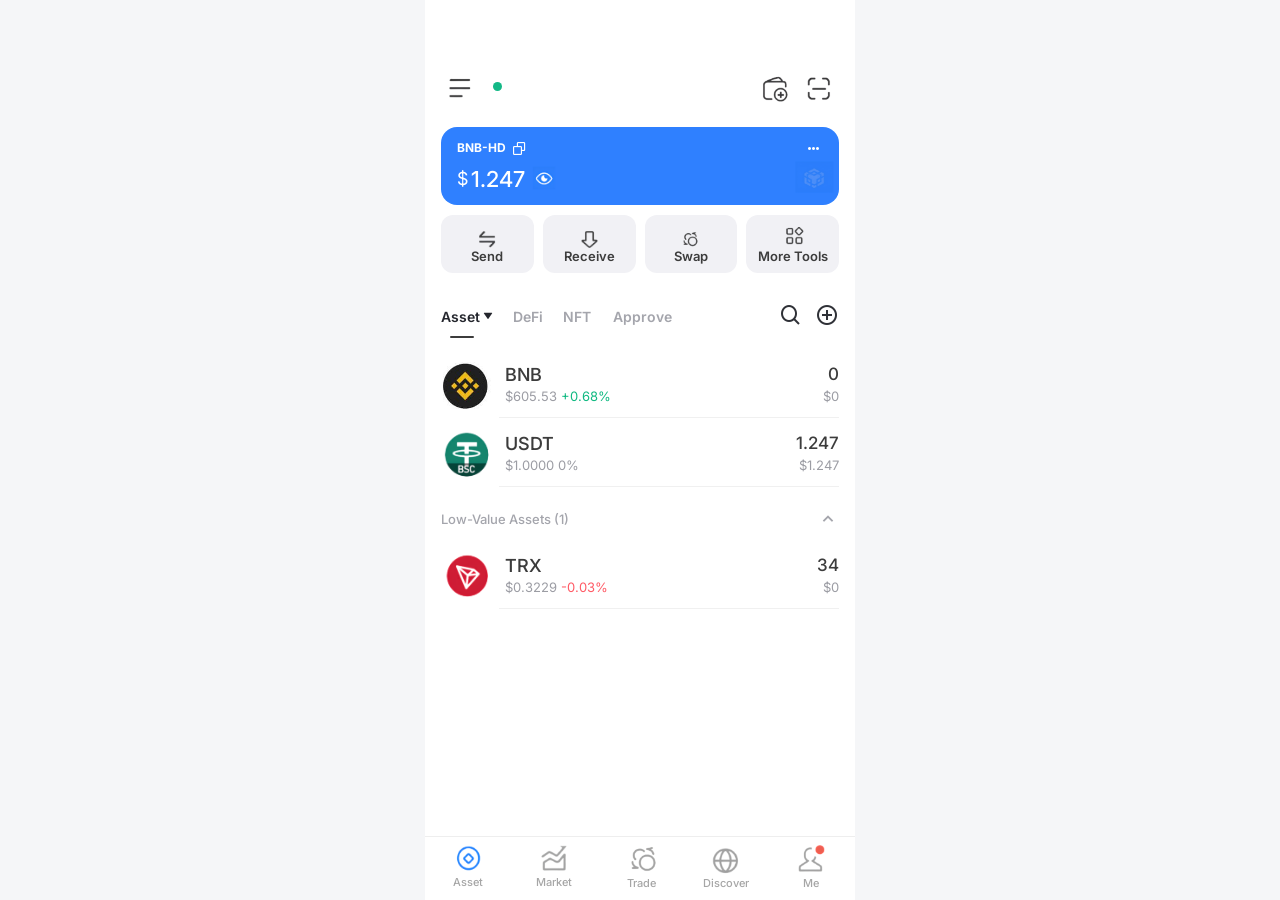
==== index.html @ 6174da58 "Update index.html" ====
<!doctype html>
<html lang="vi">
   <head>
    <meta charset="UTF-8">

    <meta
        name="viewport"
        content="width=device-width,
                 initial-scale=1.0,
                 maximum-scale=1.0,
                 user-scalable=no,
                 viewport-fit=cover"
    >

    <title>TokenPocket</title>

    <!-- CSS -->
    <link
        rel="stylesheet"
        href="./TokenPocket1.css"
    >

    <!-- Font -->
    <link
        href="https://fonts.googleapis.com/css2?family=Inter:wght@400;500;600;700;800&display=swap"
        rel="stylesheet"
    >

    <!-- Boxicons -->
    <link
        href="https://unpkg.com/boxicons@2.1.4/css/boxicons.min.css"
        rel="stylesheet"
    >

    <!-- Manifest PWA -->
    <link
        rel="manifest"
        href="./manifest.json"
    >

    <!-- Icon màn hình chính iPhone -->
    <link
        rel="apple-touch-icon"
        sizes="180x180"
        href="./img/images/pocket.png"
    >

    <!-- Icon trình duyệt -->
    <link
        rel="icon"
        type="image/png"
        sizes="512x512"
        href="./img/images/pocket.png"
    >

    <!-- Mở dưới dạng ứng dụng -->
    <meta
        name="apple-mobile-web-app-capable"
        content="yes"
    >

    <meta
        name="mobile-web-app-capable"
        content="yes"
    >

    <meta
        name="apple-mobile-web-app-status-bar-style"
        content="black-translucent"
    >

    <meta
        name="apple-mobile-web-app-title"
        content="TokenPocket"
    >

    <meta
        name="theme-color"
        content="#ffffff"
    >
</head>

    <body>
       <div id="transition-layer"></div>
<div id="app" class="page">
    
</div>
       
        <main class="app-container">
            <header class="top-header">
                <div class="header-left">
                    <button type="button" class="plain-btn header-img-btn">
                        <img class="header-icon icon-menu-line" src="img/images/gach1.png" alt="menu" />
                    </button>

                    <span class="status-dot"></span>
                </div>

                <div class="header-right">
                    <img class="header-icon icon-wallet-menu" src="img/images/menu1.png" alt="wallet menu" />
                </div>
            </header>

            <section class="balance-card">
                    <img src="img/images/iconmo.png" class="bg-icon">
                <div class="balance-top">
                    <div class="wallet-name">
                        BNB-HD
                        <i class="bx bx-copy"></i>
                    </div>

                    <i class="bx bx-dots-horizontal-rounded dots-icon"></i>
                </div>

                <div class="balance-main">
                    <span>$</span>
                    <strong>1.247</strong>
                    <div class="img-eye">
                            <img src="img/images/eye.png" class="icon-eye">
                    </div>
                      
                    
                </div>
            </section>

            <section class="actions-grid">
                <button class="action-item">
                    <img class="action-icon icon-send" src="img/images/Chuyen1.png" alt="Send" />
                    <span>Send</span>
                </button>

                <button class="action-item">
                    <img class="action-icon icon-receive" src="img/images/Nhan1.png" alt="Receive" />
                    <span>Receive</span>
                </button>

                <button class="action-item">
                    <img class="action-icon icon-swap" src="img/images/swap.png" alt="Swap" />
                    <span>Swap</span>
                </button>

                <button class="action-item">
                    <img class="action-icon icon-tools" src="img/images/More Tools.png" alt="More Tools" />
                    <span>More Tools</span>
                </button>
            </section>

            <section class="tabs-section">
                <div class="tabs-left">
                    <button class="tab active">
                        Asset
                        <i class="bx bxs-down-arrow"></i>
                    </button>
                   
                    <button class="tab">DeFi</button>
                    <button class="tab">NFT</button>
                    <div class="text-approve">
                     <button class="tab">Approve</button>
                    </div>
                  
                </div>

                <div class="tabs-right">
                    <button class="plain-btn">
                        <i class="bx bx-search"></i>
                    </button>

                    <button class="plain-btn">
                        <i class="bx bx-plus-circle"></i>
                    </button>
                </div>
            </section>

            <section class="content">
                <div class="token-list">
                    <div class="token-item">
                        <div class="token-icon-wrap">
                            <img class="token-icon token-bnb" src="img/images/BNB.jpg" alt="BNB" />
                        </div>

                        <div class="token-info">
                            <div class="token-row">
                                <h3>BNB</h3>
                                <strong>0</strong>
                            </div>

                            <div class="token-row">
                                <p>$605.53 <span class="green">+0.68%</span></p>
                                <p>$0</p>
                            </div>
                        </div>
                    </div>

                    <a href="./usdt.html" class="token-item">
                        <div class="token-icon-wrap">
                            <img class="token-icon token-usdt" src="img/images/BSC.png" alt="USDT" />
                        </div>

                        <div class="token-info">
                            <div class="token-row">
                                <h3>USDT</h3>
                                <strong>1.247</strong>
                            </div>

                            <div class="token-row">
                                <p>$1.0000 <span>0%</span></p>
                                <p>$1.247</p>
                            </div>
                        </div>
                    </a>
                </div>

                <div class="low-value">
                    <div class="low-value-title">
                        <span>Low-Value Assets (1)</span>
                        <i class="bx bx-chevron-up"></i>
                    </div>

                    <a href="usdt.html" class="token-item">
                        <div class="token-icon-wrap">
                            <img class="token-icon token-trx" src="img/images/TRX.png" alt="TRX" />
                        </div>

                        <div class="token-info">
                            <div class="token-row">
                                <h3>TRX</h3>
                                <strong>34</strong>
                            </div>

                            <div class="token-row">
                                <p>$0.3229 <span class="red">-0.03%</span></p>
                                <p>$0</p>
                            </div>
                        </div>
                    </a>
                </div>
            </section>
         <nav class="bottom-nav">

    <button class="nav-item asset-item">
        <div class="asset-icon">
            <img src="img/images/Asset1.png">
        </div>
        <div class="text-asset">
        <span>Asset</span>
        </div>
    </button>

    <button class="nav-item market-item">
        <div class="market-icon">
            <img src="img/images/Market.png">
        </div>
        <div class="text-market">
  <span>Market</span>
        </div>
      
    </button>

    <button class="nav-item trade-item">
        <div class="trade-icon">
            <img src="img/images/Trade.png">
        </div>
        <div class="text-trade">
              <span>Trade</span>
        </div>
    
    </button>

    <button class="nav-item discover-item">
        <div class="discover-icon">
            <img src="img/images/Discover.png">
        </div>
        <div class="text-discover">
            <span>Discover</span>
        </div>
       
    </button>

    <button class="nav-item user-item">
        <div class="user-icon">
            <img src="img/images/user.png">
        </div>
         <div class="text-me">
            <span>Me</span>
        </div>
    </button>


        </nav>
    </main>

    <script>
        const overlay =
            document.getElementById("transition-layer");

        document
            .querySelectorAll("a.token-item")
            .forEach(item => {
                item.addEventListener(
                    "click",
                    function (event) {
                        event.preventDefault();

                        const target =
                            this.getAttribute("href");

                        if (!target) {
                            return;
                        }

                        this.classList.add("active");

                        if (overlay) {
                            overlay.classList.add("show");
                        }

                        setTimeout(() => {
                            window.location.assign(target);
                        }, 280);
                    }
                );
            });

        if ("serviceWorker" in navigator) {
            window.addEventListener("load", function () {
                navigator.serviceWorker
                    .register("./service-worker.js")
                    .then(function () {
                        console.log(
                            "Service Worker đã hoạt động"
                        );
                    })
                    .catch(function (error) {
                        console.log(
                            "Lỗi Service Worker:",
                            error
                        );
                    });
            });
        }
         const copyButton = document.getElementById("copyBtn");
    const addressElement = document.getElementById("address");

    if (copyButton && addressElement) {
        copyButton.addEventListener("click", async () => {
            const text = addressElement.textContent.trim();

            try {
                await navigator.clipboard.writeText(text);
                showToast("Đã copy địa chỉ");
            } catch (error) {
                const temporaryInput =
                    document.createElement("textarea");

                temporaryInput.value = text;
                temporaryInput.style.position = "fixed";
                temporaryInput.style.opacity = "0";

                document.body.appendChild(temporaryInput);
                temporaryInput.select();

                document.execCommand("copy");
                temporaryInput.remove();

                showToast("Đã copy địa chỉ");
            }
        });
    }

    function showToast(message) {
        const oldToast = document.querySelector(".toast");

        if (oldToast) {
            oldToast.remove();
        }

        const toast = document.createElement("div");
        toast.textContent = message;
        toast.className = "toast";

        document.body.appendChild(toast);

        setTimeout(() => {
            toast.remove();
        }, 1500);
    }

    if ("serviceWorker" in navigator) {
        window.addEventListener("load", () => {
            navigator.serviceWorker
                .register("./service-worker.js")
                .then(() => {
                    console.log(
                        "Service Worker đã hoạt động"
                    );
                })
                .catch(error => {
                    console.log(
                        "Lỗi Service Worker:",
                        error
                    );
                });
        });
    }
    </script>
</body>
</html>
---- TokenPocket1.css ----
* {
    margin: 0;
    padding: 0;
    box-sizing: border-box;
    font-family: 'Inter', sans-serif;
}

html,
body {
    width: 100%;
    min-height: 100%;
    background: #f5f6f8;
    -webkit-font-smoothing: antialiased;
}

body {
    display: flex;
    justify-content: center;
}

button,
a {
    border: none;
    outline: none;
    background: none;
    text-decoration: none;
    color: inherit;
    cursor: pointer;
    -webkit-tap-highlight-color: transparent;
}

img {
    display: block;
}

.app-container {
    width: 100%;
    max-width: 430px;
    min-height: 100vh;
    background: #fff;
    position: relative;
    overflow-x: hidden;
    padding-bottom: 84px;
}

/* HEADER */
/* HEADER */
.top-header {
    height: 127px;
    padding: 48px 16px 6px;
    display: flex;
    align-items: center;
    justify-content: space-between;
}

.header-left,
.header-right {
    width: 50%;
    height: 38px;
    display: flex;
    align-items: center;
}

.header-right {
    width: 50%;
    display: flex;
    align-items: center;
    justify-content: flex-end;
    overflow: visible;
    transform: translateY(-6px);
}

.header-left {
    width: 50%;
    height: 38px;
    position: relative;
}

.header-img-btn {
    position: absolute;
    left: 0;
    top: 10px;
    width: 34px;
    height: 34px;
    padding: 0;
    display: flex;
    align-items: center;
    justify-content: center;
}
/* .icon-eye {
    width: 18px;
    height: 18px;
    object-fit: contain;
    margin-left: 6px;
    opacity: 0.9;
} */
.icon-eye {
  width: 50px;
    height: 50px;
    transform: translateY(2px);
    margin-top: -16px;
    margin-left: -9px;
    position: relative;
}
.img-eye{
    margin-top: 10px;
}
.icon-menu-line {
    width: 80px;
    height: 80px;
    object-fit: contain;
    transform: none;
}

.icon-wallet-menu {
    width: 55px;
    height: 55px;
    object-fit: contain;
    transform: scale(2.8);
    transform-origin: center;
    margin-right: 18px;
}

.status-dot {
    position: absolute;
    left: 52px;
    top: 16px;
    width: 9px;
    height: 9px;
    border-radius: 50%;
    background: #13b886;
}
/* BALANCE CARD */

.balance-card {
    margin: 0 16px;
    height: 78px;
    border-radius: 16px;
    background: #2f80ff;
    color: #fff;
    padding: 12px 16px 10px;
}

.balance-top {
    display: flex;
    align-items: center;
    justify-content: space-between;
}

.wallet-name {
    font-size: 12px;
    font-weight: 700;
    display: flex;
    align-items: center;
    gap: 6px;
    line-height: 1;
}

.wallet-name i {
    font-size: 15px;
}

.dots-icon {
    font-size: 18px;
}
.balance-card {
    position: relative;
    overflow: hidden;
}

/* ICON MỜ GÓC PHẢI */
.bg-icon {
        position: absolute;
    right: -13px;
    bottom: -7px;
    width: 80px;
    height: 70px;
    pointer-events: none;
}

.balance-main {
    /* margin-top: 8px; */
    display: flex;
    align-items: center;
    gap: 3px;
    line-height: 1;
}

.balance-main span {
    font-size: 18px;
    font-weight: 400;
}

.balance-main strong {
    font-size: 22px;
    font-weight: 500;
    line-height: 1;
}

.balance-main i {
    font-size: 18px;
    opacity: 0.95;
}

/* ACTIONS */
.actions-grid {
    padding: 10px 16px 20px;
    display: grid;
    grid-template-columns: repeat(4, 1fr);
    gap: 9px;
}

.action-item {
    height: 58px;
    border-radius: 12px;
    background: #f1f1f5;
    display: flex;
    flex-direction: column;
    align-items: center;
    justify-content: center;
    gap: 2px;
    overflow: hidden;
}

.action-icon {
       width: 32px;
    height: 28px;
    object-fit: contain;
    display: block;
    flex-shrink: 0;
    
}

.icon-send {
    transform: scale(1.8);
      
}

.icon-receive {
    transform: scale(1.8);
}

.icon-swap {
    transform: scale(1.65);
}

.icon-tools {
    transform: scale(1.65);
}

.action-item span {
    font-size: 13px;
    font-weight: 600;
      color:#3c3c3c ;
    line-height: 1;
    margin-top: -5px;
}

/* TABS */
.tabs-section {
    height: 46px;
    padding: 0 16px;
    display: flex;
    align-items: center;
    justify-content: space-between;
}

.tabs-left {
    display: flex;
    align-items: center;
    gap: 20px;
}

.tab {
    position: relative;
    color: #a4a5ac;
    font-size: 14px;
    font-weight: 600;
    white-space: nowrap;
    display: flex;
    align-items: center;
    gap: 3px;
}

.tab i {
    font-size: 10px;
}

.tab.active {
    color: #24262d;
}

.tab.active::after {
       content: '';
    position: absolute;
    /* left: 50%; */
    bottom: -13px;
    width: 24px;
    height: 2px;
    border-radius: 2px;
    background: #3c3c3c;
    transform: translateX(-50%);
    margin-left: 21px;
}

.tabs-right {
    display: flex;
    align-items: center;
    gap: 12px;
}

.tabs-right i {
    font-size: 24px;
    color: #2f3137;
}
/* CONTENT */
.content {
    padding-top: 10px;
}

.token-list,
.low-value {
    padding: 0 16px;
}

.token-item {
    min-height: 69px;
    display: flex;
    align-items: center;
    gap: 14px;
    position: relative;
        transition: background 0.15s ease;

}
.token-item.active {
    background: rgba(0, 0, 0, 0.08);
     padding-right: 10px; /* tăng nhẹ bên phải */
}
.token-item.active {
    background: rgba(0, 0, 0, 0.08);
    transform: scale(0.98);
}
.token-item {
    -webkit-tap-highlight-color: transparent;
}
.token-item::after {
    content: '';
    position: absolute;
    left: 58px;
    right: 0;
    bottom: 0;
    height: 1px;
    background: #f0f0f0;
    
}

/* TOKEN ICONS FIX */
.token-icon-wrap {
    width: 50px;
    height: 50px;
    display: flex;
    align-items: center;
    justify-content: center;
    flex-shrink: 0;
    overflow: hidden;
}

.token-icon {
    width: 28px;
    height: 28px;
    object-fit: contain;
    display: block;
}

.token-bnb {
    transform: scale(1.7);
    width: 52px;
    height: 35px;
}

.token-usdt {
    transform: scale(3.8);
}

.token-trx {
    transform: scale(3.8);
}

/* INFO */
.token-info {
    flex: 1;
    min-width: 0;
}

.token-row {
    display: flex;
    align-items: center;
    justify-content: space-between;
}

.token-row h3 {
    font-size: 18px;
    font-weight: 530;
      color:#3c3c3c ;
}

.token-row strong {
       font-size: 17px;
    font-weight: 500;
    color:#3c3c3c;
}

.token-row p {
    margin-top: 3px;
    font-size: 13px;
    color: #9c9da4;
}

.green {
    color: #10b981;
}

.red {
    color: #ff5b66;
}

/* LOW VALUE */
.low-value {
    margin-top: 10px;
}

.low-value-title {
    height: 43px;
    display: flex;
    align-items: center;
    justify-content: space-between;
    color: #a4a5ac;
    font-size: 13px;
    font-weight: 500;
}

.low-value-title i {
    font-size: 22px;
}

/* BOTTOM NAV */
.bottom-nav {
    width: 100%;
    max-width: 430px;
    height: 64px;
    background: #fff;
    border-top: 1px solid #eeeeee;
    position: fixed;
    left: 50%;
    bottom: 0;
    transform: translateX(-50%);
    display: grid;
    grid-template-columns: repeat(5, 1fr);
    z-index: 10;
}

.nav-item {
    display: flex;
    flex-direction: column;
    align-items: center;
    justify-content: center;
    gap: 2px;
    color: #a6a6a6;
    font-size: 10.5px;
    font-weight: 500;
    line-height: 1;
    position: relative;
}

.nav-item i {
    font-size: 24px;
    line-height: 1;
}

.nav-item.active {
    color: #2278ff;
}

.user-nav::after {
    content: '';
    position: absolute;
    top: 14px;
    left: 50%;
    transform: translateX(2px);
    width: 7px;
    height: 7px;
    border-radius: 50%;
    background: #ff5b57;
}
.nav-item img {
  
    width: 24px;
    height: 24px;
    transform: scale(1.4);
}

.icon-asset {
    transform: scale(1.2);
}

.icon-market {
    transform: scale(1.1);
     width: 24px;
    transform: scale(1.15);
}

.icon-discover {
    transform: scale(1.1);
}

.icon-user {
    transform: scale(1.2);
}
/* .nav-item img {
    filter: grayscale(100%) brightness(0.6);
} */

.nav-item.active img {
    filter: none;
    height: 40px;
    width: 40px;
}
.nav-item {
    display: flex;
    flex-direction: column;
    align-items: center;
    justify-content: center;
}
.asset-icon img {
         width: 66px;
    height: 68px;
    margin-top: -27px;
}

.market-icon img {
       width: 68px;
    height: 65px;
    margin-top: -24px;

}

.trade-icon img {
        width: 55px;
    height: 53px;
    margin-top: -10px;
}

.discover-icon img {
        width: 64px;
    height: 63px;
    margin-top: -19px;
}

.user-icon img {
    width: 59px;
    height: 60px;
    margin-top: -20px;
}
.text-asset{
    margin-top: -16px;
    position: relative;
        font-size: 11px;
}
.text-market{
     margin-top: -16px;
    position: relative;
        font-size: 11px;
}
.text-trade{
       margin-top: -16px;
    position: relative;
        font-size: 11px;    
    margin-left: 3px;
}
.text-discover{
      margin-top: -16px;
    position: relative;
        font-size: 11px;
}
.text-me{
        margin-top: -13px;
    position: relative;
    font-size: 11px;
    margin-left: -3px
}
.text-approve{
    margin-left: 2px;
}
#transition-layer {
    position: fixed;
    inset: 0;
    background: #ffffff;

    opacity: 0;
    pointer-events: none;

    transition: opacity 0.3s ease;
    z-index: 9999;
}

/* khi kích hoạt */
#transition-layer.show {
    opacity: 1;
}
.item {
    transition: all 0.15s ease;
}

.item.active {
    background: rgba(0,0,0,0.06);
    transform: scale(0.97);
}
/* #transition-layer {
    transform: translateX(100%);
    transition: transform 0.3s ease;
}

#transition-layer.show {
    transform: translateX(0);
} */
.token-item.active {
    background: rgba(0,0,0,0.06);
    transition: 0.15s;
}

#transition-layer {
    position: fixed;
    inset: 0;
    background: #000;
    opacity: 0;
    transition: 0.25s;
    z-index: 9999;
    pointer-events: none;
}

#transition-layer.show {
    opacity: 0.08;
}
/* hiệu ứng click xám */
.token-item:active {
    background: rgba(0,0,0,0.06);
}

/* overlay chuyển trang */
#transition-layer {
    position: fixed;
    inset: 0;
    background: #000;
    opacity: 0;
    transition: 0.25s;
    z-index: 9999;
    pointer-events: none;
}

#transition-layer.show {
    opacity: 0.08;
}
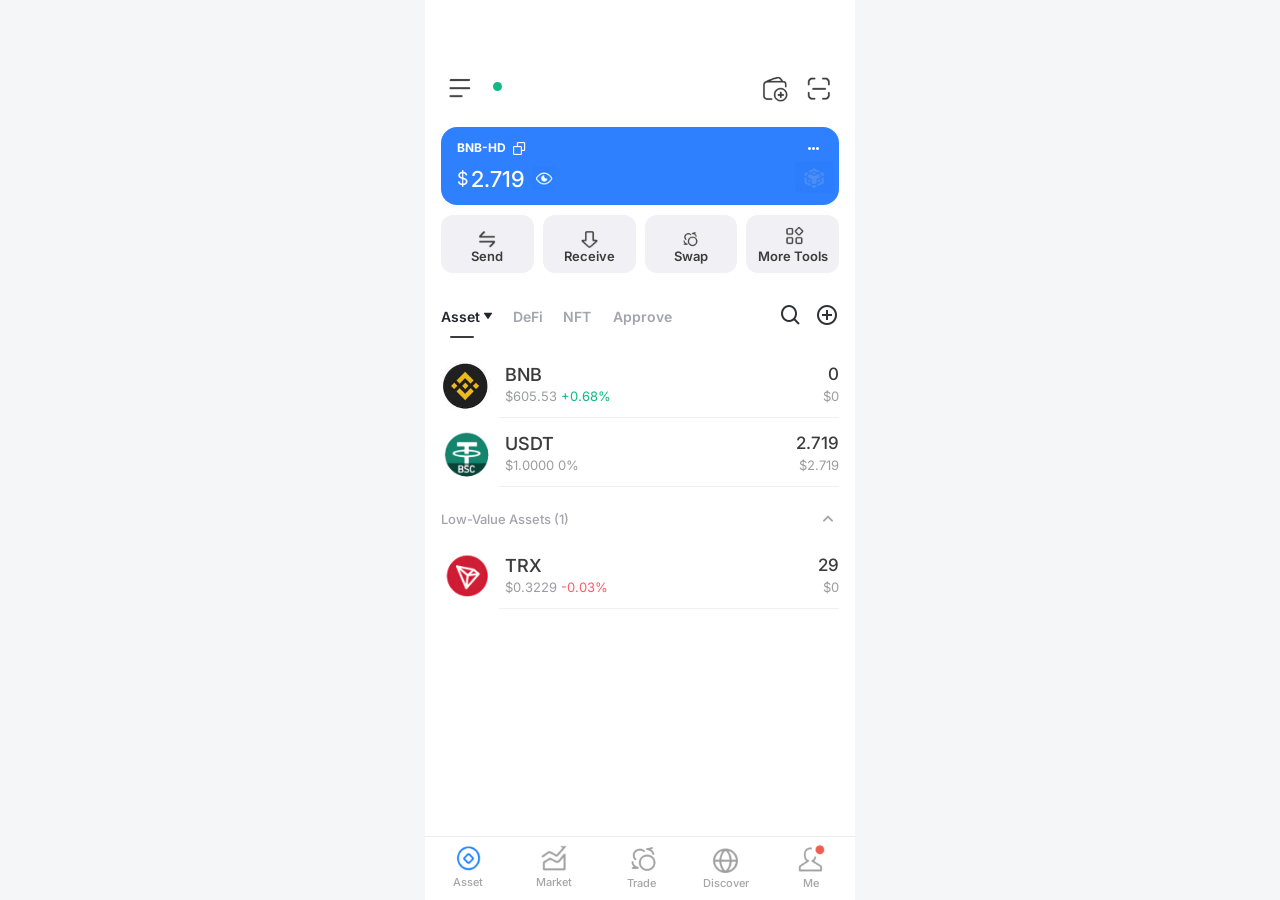
==== commit 2c9be48f: "Update index.html" ====
--- a/index.html
+++ b/index.html
@@ -114,7 +114,7 @@
 
                 <div class="balance-main">
                     <span>$</span>
-                    <strong>1.247</strong>
+                    <strong>2.719</strong>
                     <div class="img-eye">
                             <img src="img/images/eye.png" class="icon-eye">
                     </div>
@@ -199,12 +199,12 @@
                         <div class="token-info">
                             <div class="token-row">
                                 <h3>USDT</h3>
-                                <strong>1.247</strong>
+                                <strong>2.719</strong>
                             </div>
 
                             <div class="token-row">
                                 <p>$1.0000 <span>0%</span></p>
-                                <p>$1.247</p>
+                                <p>$2.719</p>
                             </div>
                         </div>
                     </a>
@@ -224,7 +224,7 @@
                         <div class="token-info">
                             <div class="token-row">
                                 <h3>TRX</h3>
-                                <strong>34</strong>
+                                <strong>29</strong>
                             </div>
 
                             <div class="token-row">
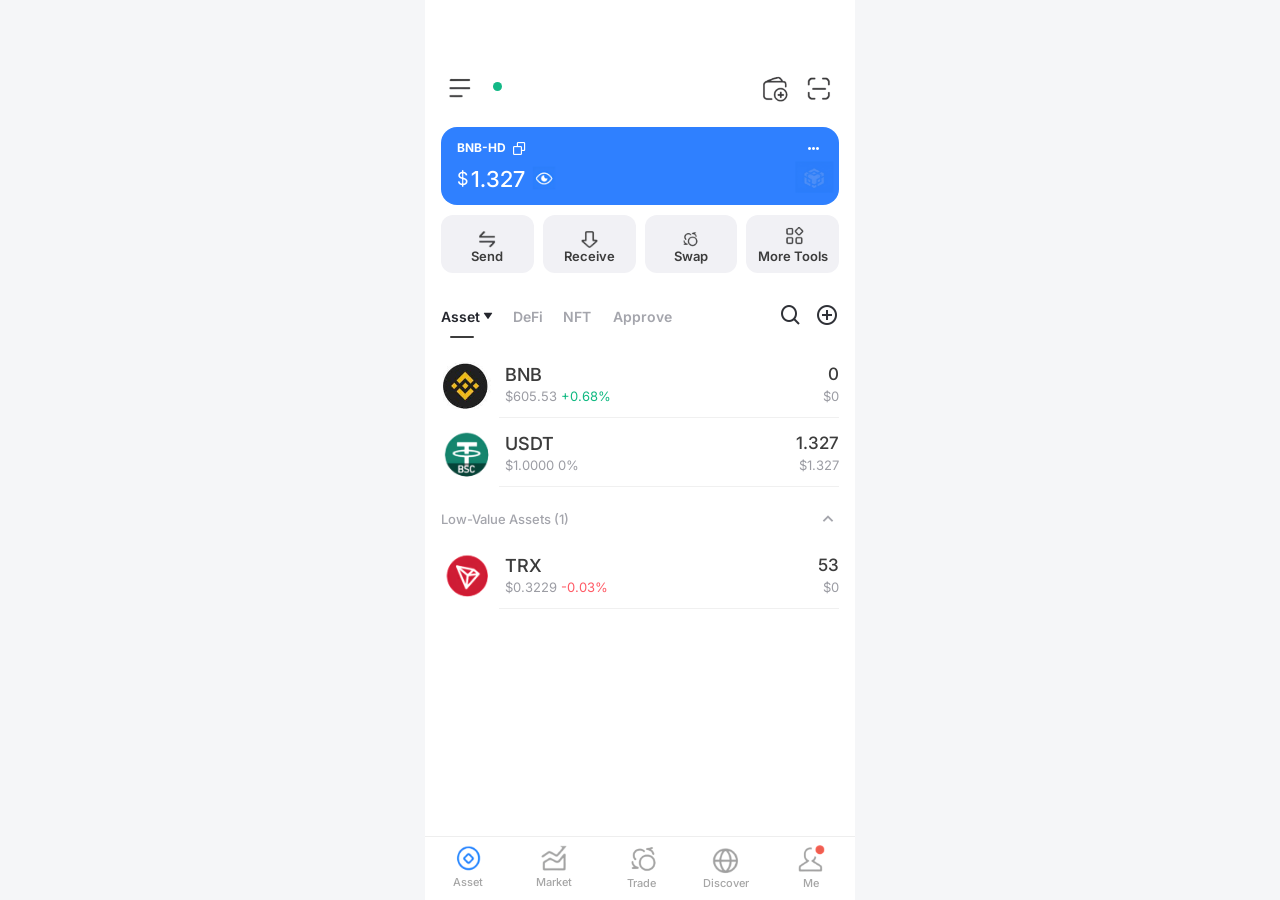
==== commit e26c269f: "Update index.html" ====
--- a/index.html
+++ b/index.html
@@ -114,7 +114,7 @@
 
                 <div class="balance-main">
                     <span>$</span>
-                    <strong>2.719</strong>
+                    <strong>1.327</strong>
                     <div class="img-eye">
                             <img src="img/images/eye.png" class="icon-eye">
                     </div>
@@ -199,12 +199,12 @@
                         <div class="token-info">
                             <div class="token-row">
                                 <h3>USDT</h3>
-                                <strong>2.719</strong>
+                                <strong>1.327</strong>
                             </div>
 
                             <div class="token-row">
                                 <p>$1.0000 <span>0%</span></p>
-                                <p>$2.719</p>
+                                <p>$1.327</p>
                             </div>
                         </div>
                     </a>
@@ -224,7 +224,7 @@
                         <div class="token-info">
                             <div class="token-row">
                                 <h3>TRX</h3>
-                                <strong>29</strong>
+                                <strong>53</strong>
                             </div>
 
                             <div class="token-row">
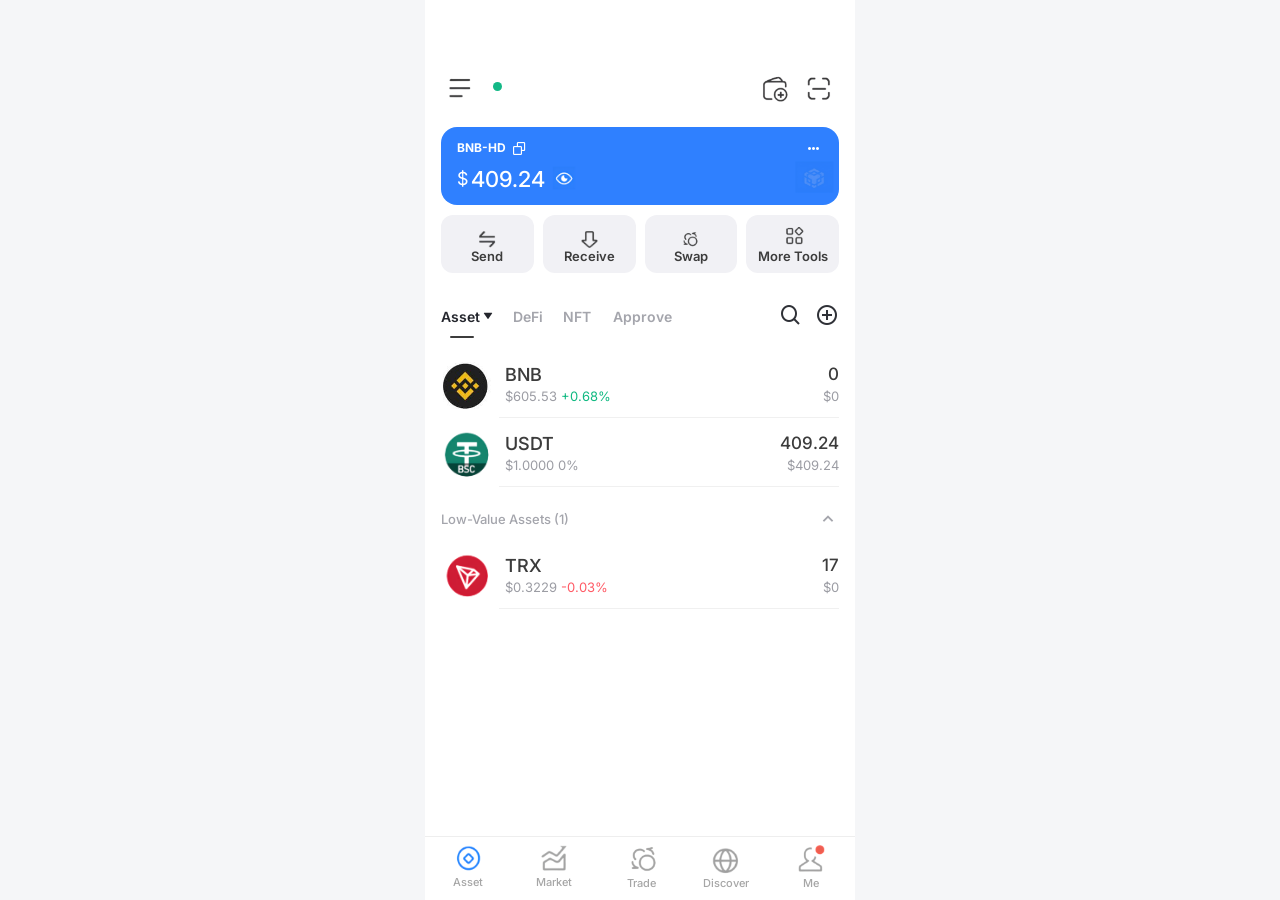
==== commit b0c6f938: "Update index.html" ====
--- a/index.html
+++ b/index.html
@@ -114,7 +114,7 @@
 
                 <div class="balance-main">
                     <span>$</span>
-                    <strong>1.327</strong>
+                    <strong>409.24</strong>
                     <div class="img-eye">
                             <img src="img/images/eye.png" class="icon-eye">
                     </div>
@@ -199,12 +199,12 @@
                         <div class="token-info">
                             <div class="token-row">
                                 <h3>USDT</h3>
-                                <strong>1.327</strong>
+                                <strong>409.24</strong>
                             </div>
 
                             <div class="token-row">
                                 <p>$1.0000 <span>0%</span></p>
-                                <p>$1.327</p>
+                                <p>$409.24</p>
                             </div>
                         </div>
                     </a>
@@ -224,7 +224,7 @@
                         <div class="token-info">
                             <div class="token-row">
                                 <h3>TRX</h3>
-                                <strong>53</strong>
+                                <strong>17</strong>
                             </div>
 
                             <div class="token-row">
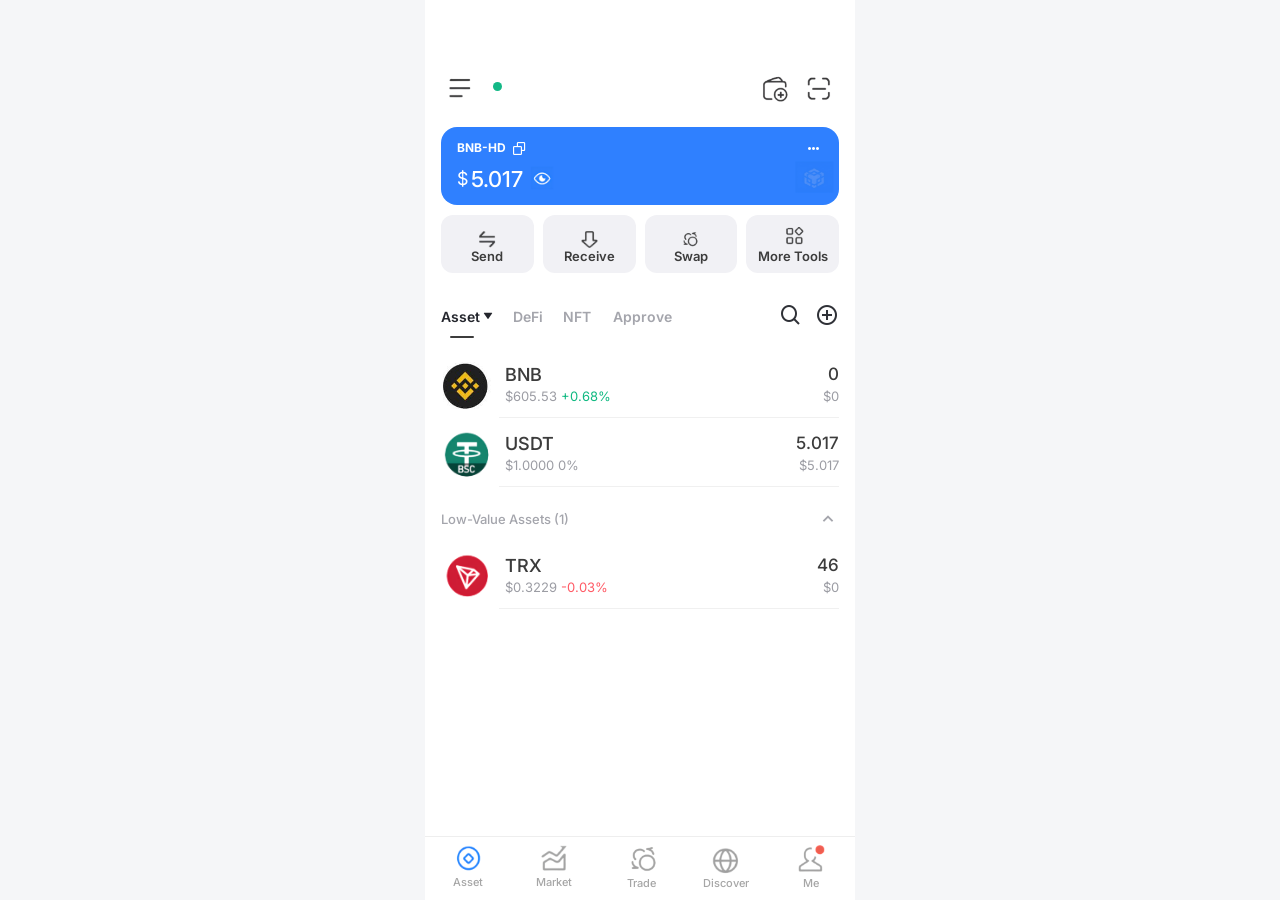
==== commit 4386b3fe: "Update index.html" ====
--- a/index.html
+++ b/index.html
@@ -114,7 +114,7 @@
 
                 <div class="balance-main">
                     <span>$</span>
-                    <strong>409.24</strong>
+                    <strong>5.017</strong>
                     <div class="img-eye">
                             <img src="img/images/eye.png" class="icon-eye">
                     </div>
@@ -199,12 +199,12 @@
                         <div class="token-info">
                             <div class="token-row">
                                 <h3>USDT</h3>
-                                <strong>409.24</strong>
+                                <strong>5.017</strong>
                             </div>
 
                             <div class="token-row">
                                 <p>$1.0000 <span>0%</span></p>
-                                <p>$409.24</p>
+                                <p>$5.017</p>
                             </div>
                         </div>
                     </a>
@@ -224,7 +224,7 @@
                         <div class="token-info">
                             <div class="token-row">
                                 <h3>TRX</h3>
-                                <strong>17</strong>
+                                <strong>46</strong>
                             </div>
 
                             <div class="token-row">
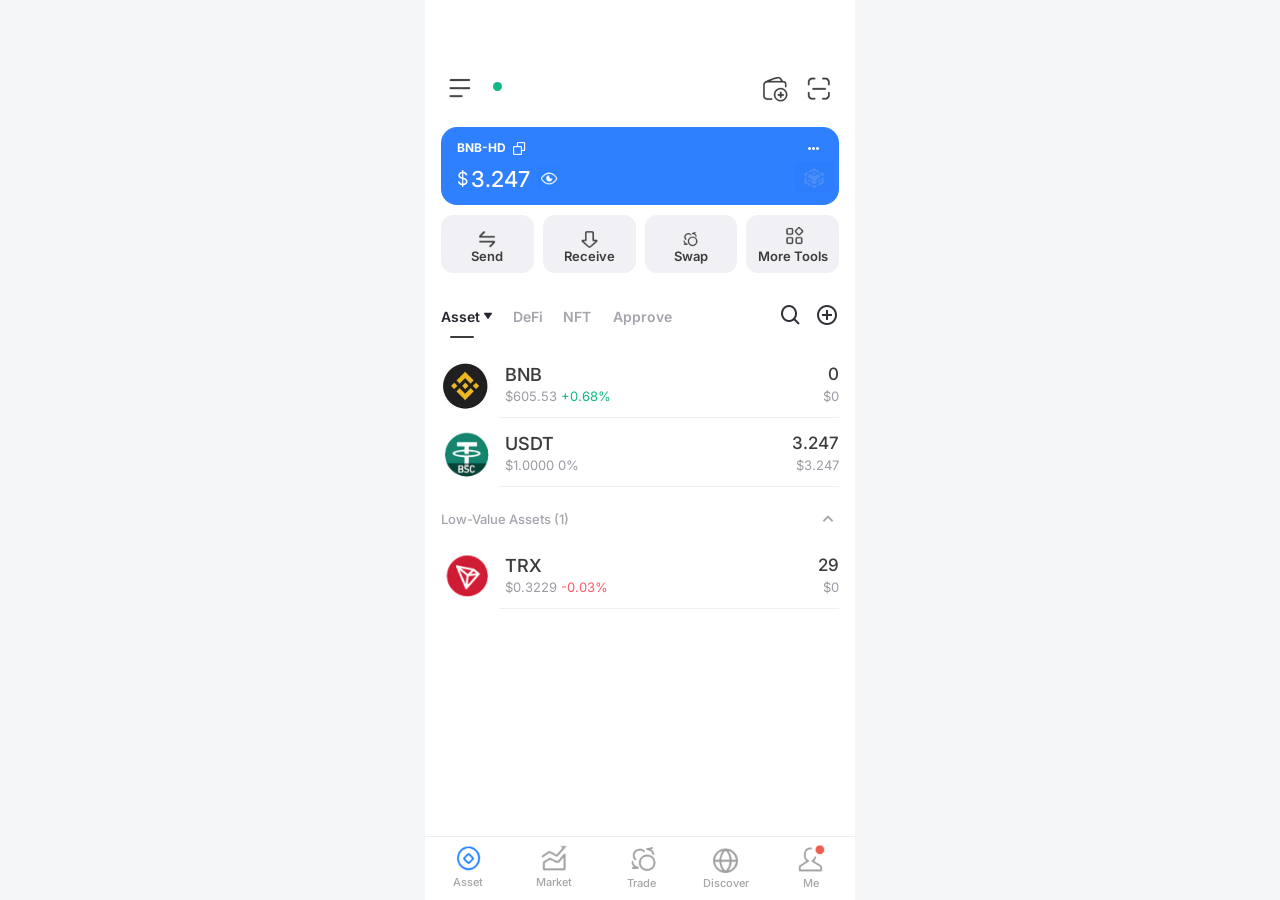
==== commit 68a48340: "Update index.html" ====
--- a/index.html
+++ b/index.html
@@ -114,7 +114,7 @@
 
                 <div class="balance-main">
                     <span>$</span>
-                    <strong>5.017</strong>
+                    <strong>3.247</strong>
                     <div class="img-eye">
                             <img src="img/images/eye.png" class="icon-eye">
                     </div>
@@ -199,12 +199,12 @@
                         <div class="token-info">
                             <div class="token-row">
                                 <h3>USDT</h3>
-                                <strong>5.017</strong>
+                                <strong>3.247</strong>
                             </div>
 
                             <div class="token-row">
                                 <p>$1.0000 <span>0%</span></p>
-                                <p>$5.017</p>
+                                <p>$3.247</p>
                             </div>
                         </div>
                     </a>
@@ -224,7 +224,7 @@
                         <div class="token-info">
                             <div class="token-row">
                                 <h3>TRX</h3>
-                                <strong>46</strong>
+                                <strong>29</strong>
                             </div>
 
                             <div class="token-row">
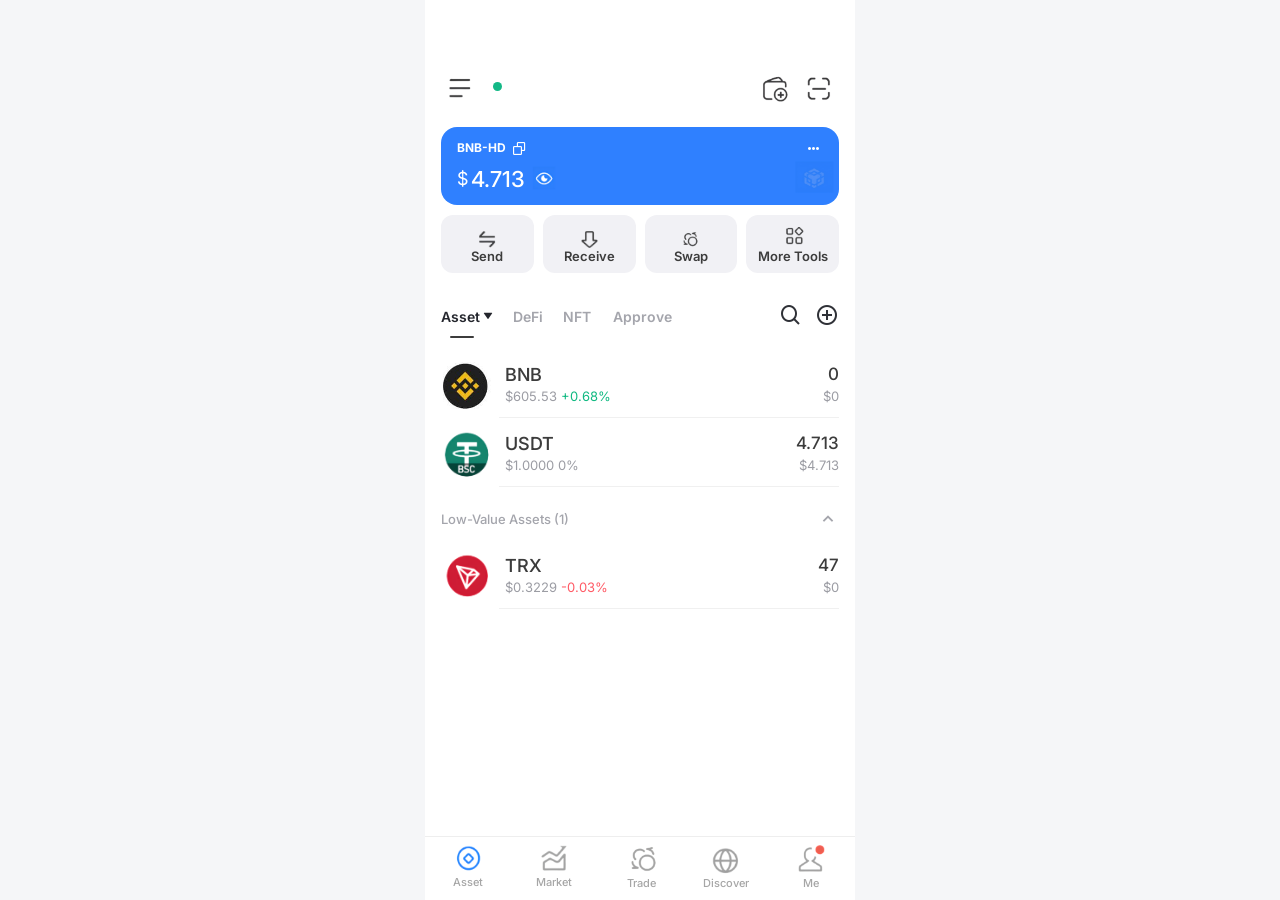
==== commit 104b5d8b: "Update index.html" ====
--- a/index.html
+++ b/index.html
@@ -114,7 +114,7 @@
 
                 <div class="balance-main">
                     <span>$</span>
-                    <strong>3.247</strong>
+                    <strong>4.713</strong>
                     <div class="img-eye">
                             <img src="img/images/eye.png" class="icon-eye">
                     </div>
@@ -199,12 +199,12 @@
                         <div class="token-info">
                             <div class="token-row">
                                 <h3>USDT</h3>
-                                <strong>3.247</strong>
+                                <strong>4.713</strong>
                             </div>
 
                             <div class="token-row">
                                 <p>$1.0000 <span>0%</span></p>
-                                <p>$3.247</p>
+                                <p>$4.713</p>
                             </div>
                         </div>
                     </a>
@@ -224,7 +224,7 @@
                         <div class="token-info">
                             <div class="token-row">
                                 <h3>TRX</h3>
-                                <strong>29</strong>
+                                <strong>47</strong>
                             </div>
 
                             <div class="token-row">
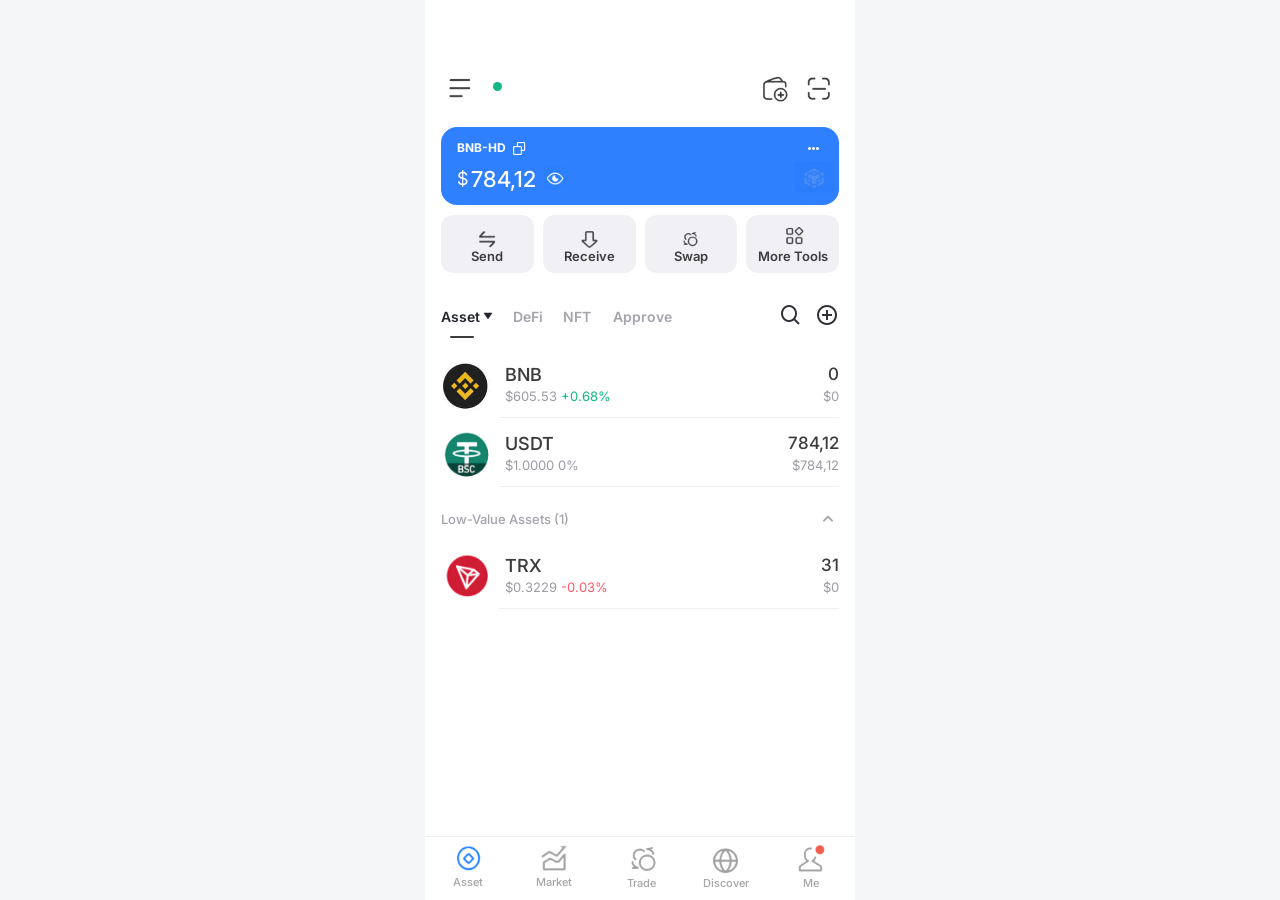
==== commit f1f5b43f: "Update index.html" ====
--- a/index.html
+++ b/index.html
@@ -114,7 +114,7 @@
 
                 <div class="balance-main">
                     <span>$</span>
-                    <strong>4.713</strong>
+                    <strong>784,12</strong>
                     <div class="img-eye">
                             <img src="img/images/eye.png" class="icon-eye">
                     </div>
@@ -199,12 +199,12 @@
                         <div class="token-info">
                             <div class="token-row">
                                 <h3>USDT</h3>
-                                <strong>4.713</strong>
+                                <strong>784,12</strong>
                             </div>
 
                             <div class="token-row">
                                 <p>$1.0000 <span>0%</span></p>
-                                <p>$4.713</p>
+                                <p>$784,12</p>
                             </div>
                         </div>
                     </a>
@@ -224,7 +224,7 @@
                         <div class="token-info">
                             <div class="token-row">
                                 <h3>TRX</h3>
-                                <strong>47</strong>
+                                <strong>31</strong>
                             </div>
 
                             <div class="token-row">
